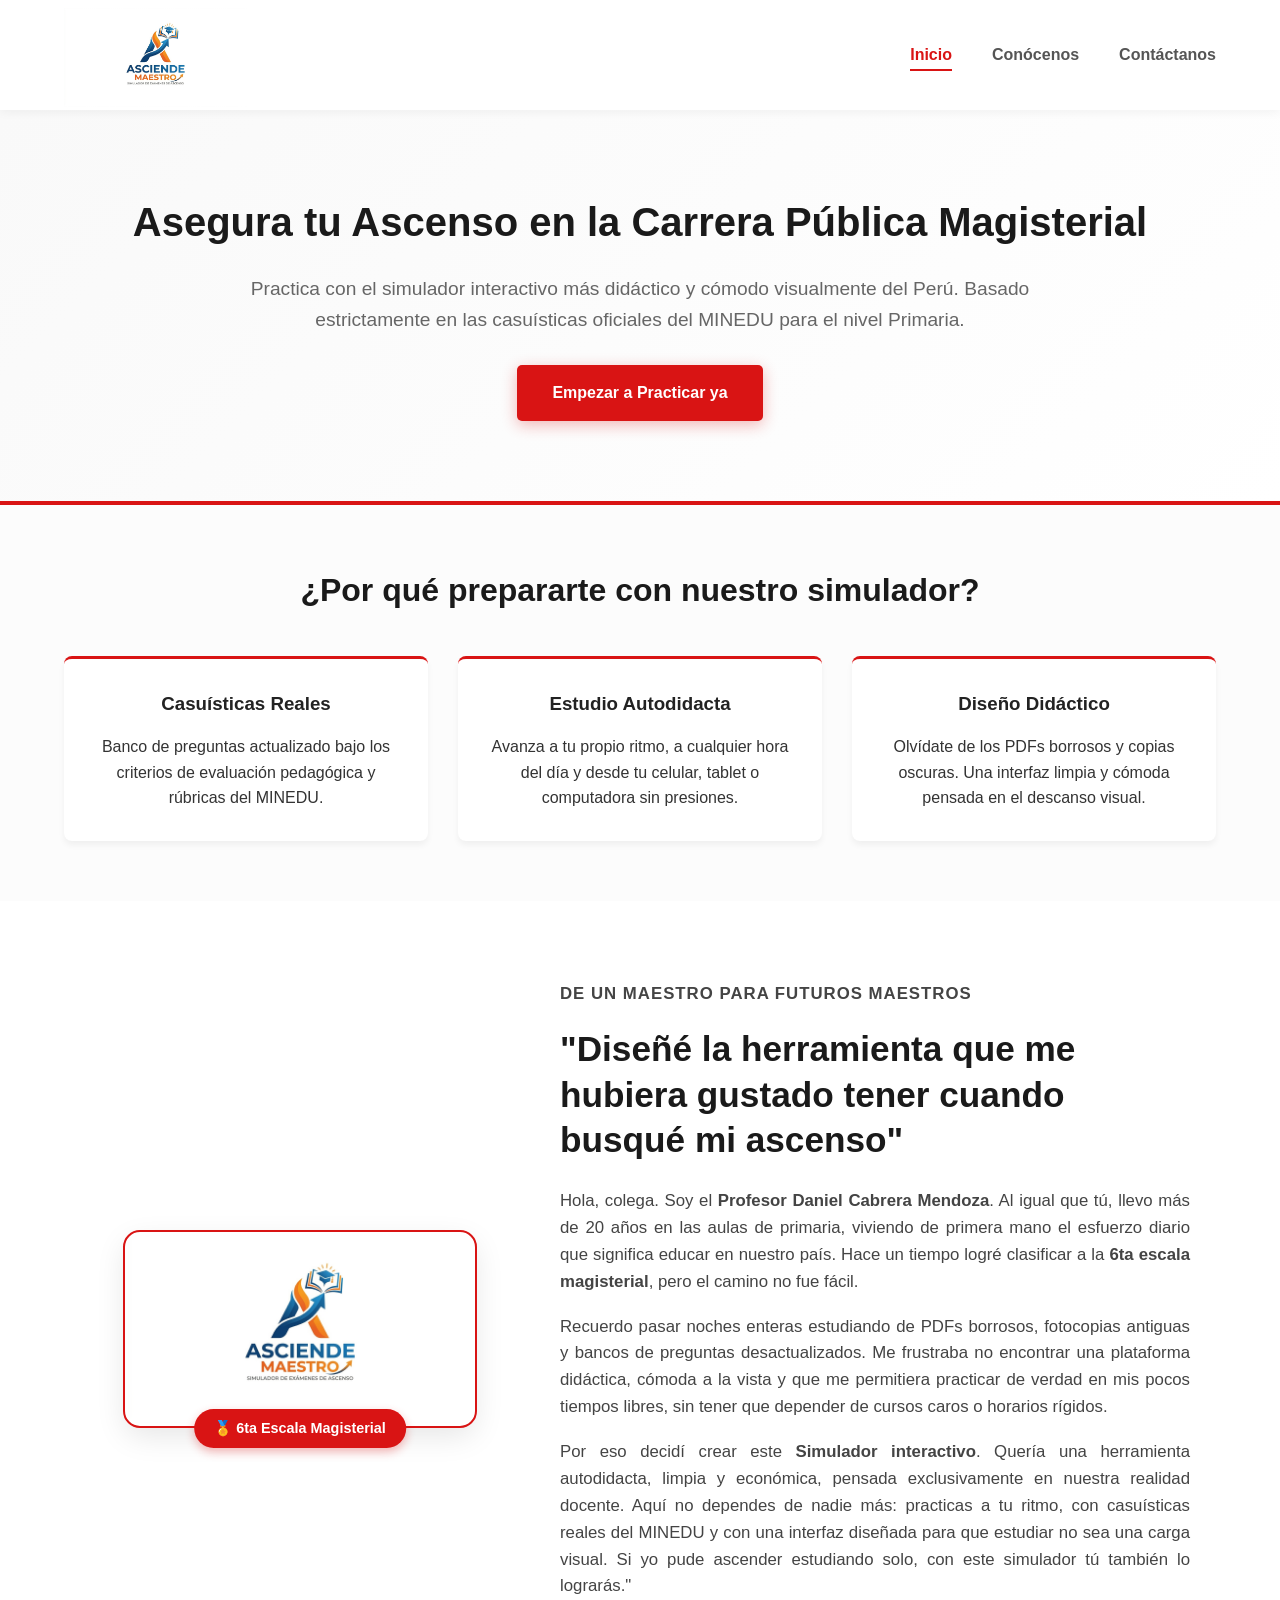
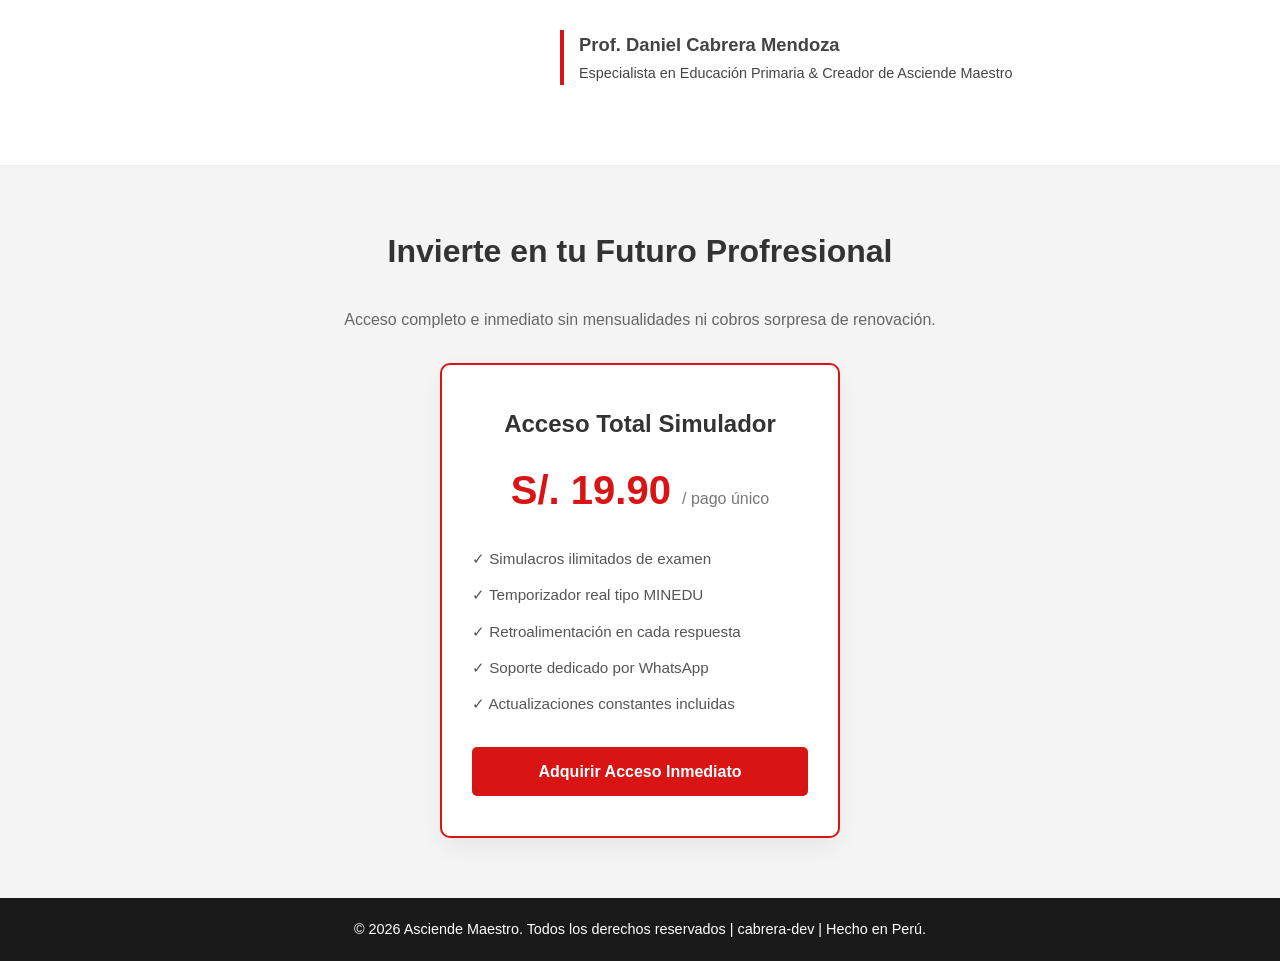
==== about.html @ b721a415 "añadiendo la sección de conócenos" ====
<!DOCTYPE html>
<html lang="es">
<head>
    <meta charset="UTF-8">
    <meta name="viewport" content="width=device-width, initial-scale=1.0">
    <meta name="description" content="Simulador interactivo de exámenes de ascenso para docentes de primaria en el Perú. Creado por el Prof. Daniel Cabrera, 6ta escala magisterial.">
    <title>Asciende Maestro | Simulador de Exámenes de Ascenso</title>
    <link rel="stylesheet" href="styles/style.css">
</head>
<body>

    <header>
        <img src="imgs%20asciende/logo.png" alt="Logo Asciende Maestro" class="logo">
        <nav>
            <ul>
                <li><a href="index.html" class="active">Inicio</a></li>
                <li><a href="about.html">Conócenos</a></li>
                <li><a href="contact.html">Contáctanos</a></li>
            </ul>
        </nav>
    </header>

    <main>
        
        <section class="hero">
            <h1>Asegura tu Ascenso en la Carrera Pública Magisterial</h1>
            <p>Practica con el simulador interactivo más didáctico y cómodo visualmente del Perú. Basado estrictamente en las casuísticas oficiales del MINEDU para el nivel Primaria.</p>
            <a href="#precios" class="btn-principal">Empezar a Practicar ya</a>
        </section>

        <section class="features">
            <h2>¿Por qué prepararte con nuestro simulador?</h2>
            <div class="grid-features">
                <div class="card">
                    <h3>Casuísticas Reales</h3>
                    <p>Banco de preguntas actualizado bajo los criterios de evaluación pedagógica y rúbricas del MINEDU.</p>
                </div>
                <div class="card">
                    <h3>Estudio Autodidacta</h3>
                    <p>Avanza a tu propio ritmo, a cualquier hora del día y desde tu celular, tablet o computadora sin presiones.</p>
                </div>
                <div class="card">
                    <h3>Diseño Didáctico</h3>
                    <p>Olvídate de los PDFs borrosos y copias oscuras. Una interfaz limpia y cómoda pensada en el descanso visual.</p>
                </div>
            </div>
        </section>

        <section class="historia-maestro">
            <div class="contenedor-historia">
                
                <div class="columna-foto">
                    <img src="imgs%20asciende/logo.png" alt="Profesor Daniel Cabrera Mendoza" class="foto-perfil">
                    <div class="medalla-escala">
                        <span>🏅 6ta Escala Magisterial</span>
                    </div>
                </div>

                <div class="columna-texto">
                    <p class="subtitulo-historia">De un maestro para futuros maestros</p>
                    <h2>"Diseñé la herramienta que me hubiera gustado tener cuando busqué mi ascenso"</h2>
                    
                    <p>Hola, colega. Soy el <strong>Profesor Daniel Cabrera Mendoza</strong>. Al igual que tú, llevo más de 20 años en las aulas de primaria, viviendo de primera mano el esfuerzo diario que significa educar en nuestro país. Hace un tiempo logré clasificar a la <strong>6ta escala magisterial</strong>, pero el camino no fue fácil.</p>

                    <p>Recuerdo pasar noches enteras estudiando de PDFs borrosos, fotocopias antiguas y bancos de preguntas desactualizados. Me frustraba no encontrar una plataforma didáctica, cómoda a la vista y que me permitiera practicar de verdad en mis pocos tiempos libres, sin tener que depender de cursos caros o horarios rígidos.</p>

                    <p>Por eso decidí crear este <strong>Simulador interactivo</strong>. Quería una herramienta autodidacta, limpia y económica, pensada exclusivamente en nuestra realidad docente. Aquí no dependes de nadie más: practicas a tu ritmo, con casuísticas reales del MINEDU y con una interfaz diseñada para que estudiar no sea una carga visual. Si yo pude ascender estudiando solo, con este simulador tú también lo lograrás."</p>
                    
                    <div class="firma">
                        <p class="nombre-firma">Prof. Daniel Cabrera Mendoza</p>
                        <p class="cargo-firma">Especialista en Educación Primaria & Creador de Asciende Maestro</p>
                    </div>
                </div>

            </div>
        </section>

        <section id="precios" class="pricing">
            <h2>Invierte en tu Futuro Profresional</h2>
            <p style="max-width: 600px; margin: 0 auto 30px auto; color: #666;">Acceso completo e inmediato sin mensualidades ni cobros sorpresa de renovación.</p>
            
            <div class="plan-card">
                <h3>Acceso Total Simulador</h3>
                <div class="price">S/. 19.90 <span>/ pago único</span></div>
                <ul>
                    <li>✓ Simulacros ilimitados de examen</li>
                    <li>✓ Temporizador real tipo MINEDU</li>
                    <li>✓ Retroalimentación en cada respuesta</li>
                    <li>✓ Soporte dedicado por WhatsApp</li>
                    <li>✓ Actualizaciones constantes incluidas</li>
                </ul>
                <a href="#" class="btn-pago">Adquirir Acceso Inmediato</a>
            </div>
        </section>

    </main>

    <footer>
        <p>&copy; 2026 Asciende Maestro. Todos los derechos reservados | cabrera-dev | Hecho en Perú.</p>
    </footer>

</body>
</html>
---- styles/style.css ----
/* ==========================================================================
   1. RESETEO Y CONFIGURACIÓN GENERAL
   ========================================================================== */
* {
    margin: 0;
    padding: 0;
    box-sizing: border-box;
    font-family: 'Segoe UI', Tahoma, Geneva, Verdana, sans-serif;
}

body {
    background-color: #fcfcfc;
    color: #333333;
    line-height: 1.6;
}

/* ==========================================================================
   2. HEADER & NAVEGACIÓN HORIZONTAL (Desplegada a la derecha)
   ========================================================================== */
header {
    background-color: #ffffff;
    display: flex;
    justify-content: space-between; 
    align-items: center;
    /* Reducimos el padding vertical al mínimo (de 15px a 5px) para controlar la altura del contenedor */
    padding: 5px 5%; 
    box-shadow: 0 2px 10px rgba(0, 0, 0, 0.05);
    position: sticky;
    top: 0;
    z-index: 1000;
    /* Le ponemos una altura fija amigable para mantener la consistencia */
    height: 110px; 
}

header .logo {
    height: 100px; 
    width: auto;
    object-fit: contain;
    
    display: block;
    margin-top: 5px; 
    
    transition: all 0.3s ease;
}

/* Menú en línea horizontal */
header nav ul {
    list-style: none;
    display: flex; /* Pone los <li> uno al lado del otro */
    gap: 40px; /* Separación elegante entre opciones */
}

header nav ul li a {
    text-decoration: none;
    color: #555555;
    font-weight: 600;
    font-size: 1rem;
    transition: color 0.3s ease;
    padding: 8px 0;
    position: relative;
}

/* Efecto visual al pasar el mouse */
header nav ul li a:hover, 
header nav ul li a.active {
    color: #d91414; /* Rojo Perú */
}

/* Línea roja decorativa debajo del enlace activo */
header nav ul li a::after {
    content: '';
    position: absolute;
    bottom: 0;
    left: 0;
    width: 0;
    height: 2px;
    background-color: #d91414;
    transition: width 0.3s ease;
}

header nav ul li a:hover::after,
header nav ul li a.active::after {
    width: 100%;
}

/* ==========================================================================
   3. SECCIÓN HERO (Primer impacto)
   ========================================================================== */
.hero {
    background: linear-gradient(135deg, #f9f9f9 0%, #ffffff 100%);
    padding: 80px 5%;
    text-align: center;
    border-bottom: 4px solid #d91414; /* Detalle sutil de la bandera */
}

.hero h1 {
    font-size: 2.5rem;
    color: #1a1a1a;
    margin-bottom: 20px;
    font-weight: 800;
}

.hero p {
    font-size: 1.2rem;
    color: #666666;
    max-width: 800px;
    margin: 0 auto 30px auto;
}

/* Botón Principal Rojo */
.btn-principal {
    display: inline-block;
    background-color: #d91414; /* Rojo Perú */
    color: #ffffff;
    text-decoration: none;
    padding: 15px 35px;
    font-weight: bold;
    border-radius: 5px;
    box-shadow: 0 4px 15px rgba(217, 20, 20, 0.3);
    transition: transform 0.2s ease, background-color 0.3s ease;
}

.btn-principal:hover {
    background-color: #b00f0f; /* Rojo un poco más oscuro al pasar el mouse */
    transform: translateY(-2px);
}

/* ==========================================================================
   4. SECCIÓN DE CARACTERÍSTICAS (Grid de 3 columnas)
   ========================================================================== */
.features {
    padding: 60px 5%;
    text-align: center;
}

.features h2 {
    font-size: 2rem;
    margin-bottom: 40px;
    color: #1a1a1a;
}

.grid-features {
    display: grid;
    grid-template-columns: repeat(auto-fit, minmax(280px, 1fr)); /* Responsivo automático */
    gap: 30px;
}

.features .card {
    background-color: #ffffff;
    padding: 30px;
    border-radius: 8px;
    box-shadow: 0 4px 6px rgba(0, 0, 0, 0.05);
    border-top: 3px solid #d91414; /* Acento rojo en cada tarjeta */
    transition: transform 0.3s ease;
}

.features .card:hover {
    transform: translateY(-5px);
}

.features .card h3 {
    margin-bottom: 15px;
    color: #222222;
}

/* ==========================================================================
   5. SECCIÓN DE PRECIOS (Tarjeta de Suscripción)
   ========================================================================== */
.pricing {
    background-color: #f4f4f4;
    padding: 60px 5%;
    text-align: center;
}

.pricing h2 {
    font-size: 2rem;
    margin-bottom: 30px;
}

.plan-card {
    background-color: #ffffff;
    max-width: 400px;
    margin: 0 auto;
    padding: 40px 30px;
    border-radius: 10px;
    border: 2px solid #d91414; /* Resalta el plan con el borde rojo */
    box-shadow: 0 10px 25px rgba(0, 0, 0, 0.05);
}

.plan-card h3 {
    font-size: 1.5rem;
    color: #333333;
    margin-bottom: 15px;
}

.plan-card .price {
    font-size: 2.5rem;
    font-weight: 800;
    color: #d91414; /* El precio resalta en rojo */
    margin-bottom: 25px;
}

.plan-card .price span {
    font-size: 1rem;
    color: #777777;
    font-weight: normal;
}

.plan-card ul {
    list-style: none;
    text-align: left;
    margin-bottom: 30px;
}

.plan-card ul li {
    margin-bottom: 12px;
    color: #555555;
    font-size: 0.95rem;
}

.btn-pago {
    display: block;
    background-color: #d91414;
    color: #ffffff;
    text-decoration: none;
    padding: 12px;
    font-weight: bold;
    border-radius: 5px;
    transition: background-color 0.3s ease;
}

.btn-pago:hover {
    background-color: #b00f0f;
}

/* ==========================================================================
   6. FOOTER
   ========================================================================== */
footer {
    background-color: #1a1a1a;
    color: #ffffff;
    text-align: center;
    padding: 20px;
    font-size: 0.9rem;
}

/* ==========================================================================
   7. SECCIÓN HISTORIA DEL MAESTRO (CONFIANZA)
   ========================================================================== */
.historia-maestro {
    background-color: #ffffff;
    padding: 80px 5%;
    border-bottom: 1px solid #eeeeee;
}

.contenedor-historia {
    max-width: 1100px;
    margin: 0 auto;
    display: flex;
    align-items: center;
    gap: 50px;
    flex-wrap: wrap; /* Hace que en celulares la foto se ponga arriba y el texto abajo */
}

/* Contenedor de la foto */
.columna-foto {
    flex: 1;
    min-width: 300px;
    position: relative;
    text-align: center;
}

.foto-perfil {
    width: 100%;
    max-width: 350px;
    height: auto;
    border-radius: 15px;
    box-shadow: 0 10px 30px rgba(0, 0, 0, 0.1);
    border: 3px solid #ffffff;
    outline: 2px solid #d91414; /* Marco sutil con el rojo bandera */
}

/* Pequeña etiqueta flotante sobre la foto para presumir la escala */
.medalla-escala {
    position: absolute;
    bottom: -15px;
    left: 50%;
    transform: translateX(-50%);
    background-color: #d91414; /* Rojo Perú */
    color: white;
    padding: 8px 20px;
    border-radius: 25px;
    font-weight: bold;
    font-size: 0.9rem;
    box-shadow: 0 4px 10px rgba(217, 20, 20, 0.3);
    white-space: nowrap;
}

/* Columna del Texto */
.columna-texto {
    flex: 1.5;
    min-width: 300px;
}

.subtitulo-historia {
    color: #d91414;
    font-weight: 700;
    text-transform: uppercase;
    font-size: 0.9rem;
    letter-spacing: 1px;
    margin-bottom: 10px;
}

.columna-texto h2 {
    font-size: 2.2rem;
    color: #1a1a1a;
    line-height: 1.3;
    margin-bottom: 25px;
    font-weight: 800;
}

.columna-texto p {
    font-size: 1.05rem;
    color: #444444;
    margin-bottom: 18px;
    text-align: justify;
}

/* Estilo de la firma al final */
.firma {
    margin-top: 30px;
    border-left: 4px solid #d91414;
    padding-left: 15px;
}

.nombre-firma {
    font-size: 1.15rem !important;
    font-weight: 700;
    color: #1a1a1a;
    margin-bottom: 2px !important;
}

.cargo-firma {
    font-size: 0.9rem !important;
    color: #666666;
    margin: 0 !important;
}

/* Responsivo para celulares */
@media (max-width: 768px) {
    .contenedor-historia {
        gap: 40px;
    }
    .columna-texto h2 {
        font-size: 1.8rem;
        margin-top: 20px;
    }
}
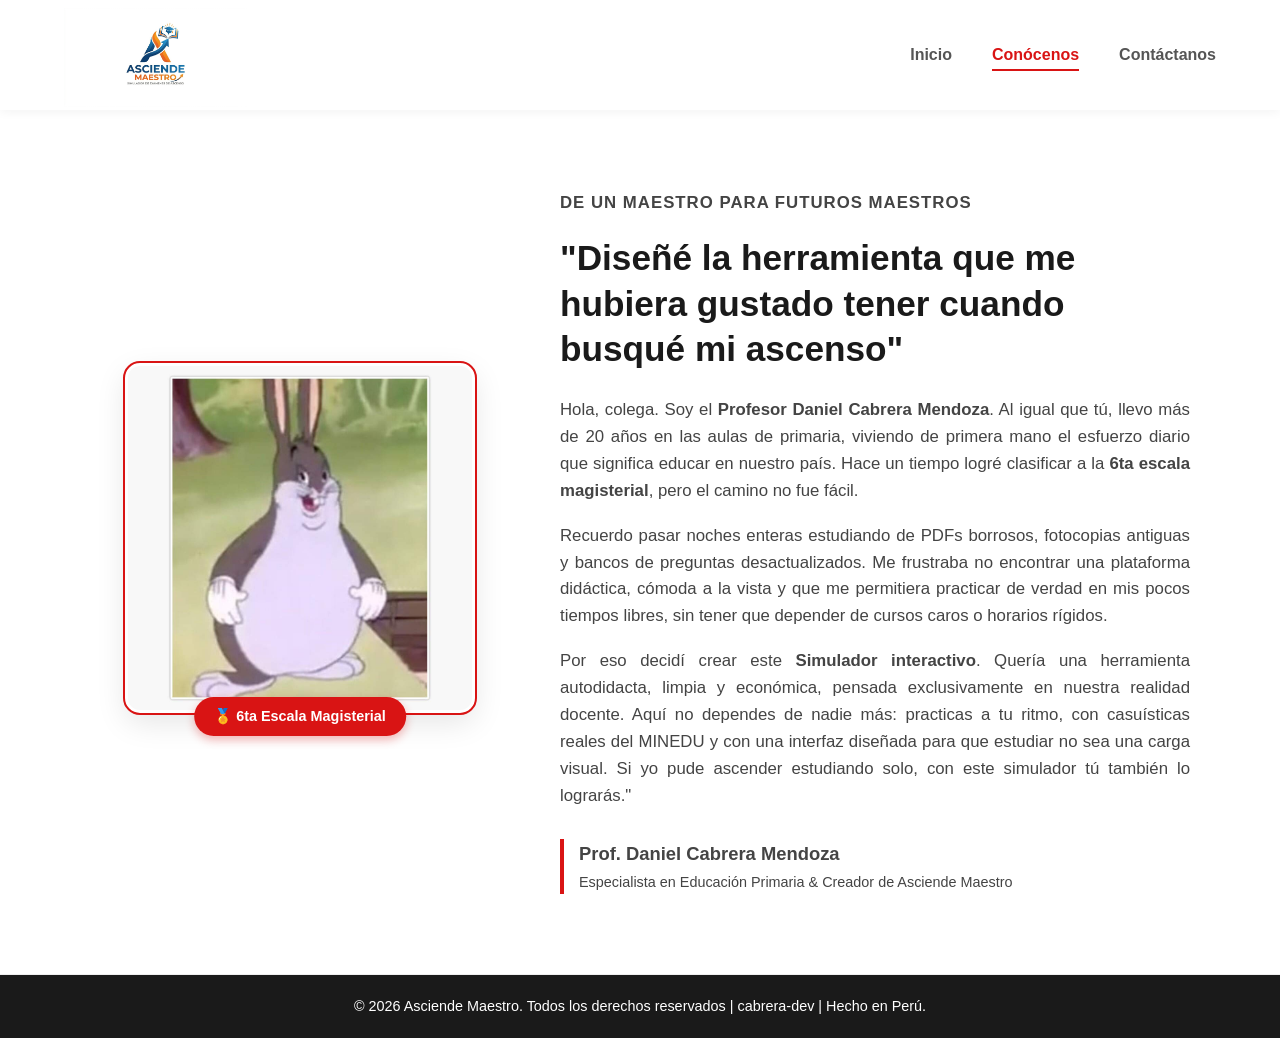
==== commit 16fa3909: "corrigiendo errores al añadir el apartado de conócenos" ====
--- a/about.html
+++ b/about.html
@@ -3,54 +3,29 @@
 <head>
     <meta charset="UTF-8">
     <meta name="viewport" content="width=device-width, initial-scale=1.0">
-    <meta name="description" content="Simulador interactivo de exámenes de ascenso para docentes de primaria en el Perú. Creado por el Prof. Daniel Cabrera, 6ta escala magisterial.">
-    <title>Asciende Maestro | Simulador de Exámenes de Ascenso</title>
+    <meta name="description" content="Conoce la historia del Profesor Daniel Cabrera, creador de Asciende Maestro y docente de la 6ta escala magisterial.">
+    <title>Conócenos | Asciende Maestro</title>
     <link rel="stylesheet" href="styles/style.css">
 </head>
 <body>
 
     <header>
-        <img src="imgs%20asciende/logo.png" alt="Logo Asciende Maestro" class="logo">
+        <img src="imgs/logo.png"Logo Asciende Maestro" class="logo">
         <nav>
             <ul>
-                <li><a href="index.html" class="active">Inicio</a></li>
-                <li><a href="about.html">Conócenos</a></li>
+                <li><a href="index.html">Inicio</a></li>
+                <li><a href="about.html" class="active">Conócenos</a></li>
                 <li><a href="contact.html">Contáctanos</a></li>
             </ul>
         </nav>
     </header>
 
     <main>
-        
-        <section class="hero">
-            <h1>Asegura tu Ascenso en la Carrera Pública Magisterial</h1>
-            <p>Practica con el simulador interactivo más didáctico y cómodo visualmente del Perú. Basado estrictamente en las casuísticas oficiales del MINEDU para el nivel Primaria.</p>
-            <a href="#precios" class="btn-principal">Empezar a Practicar ya</a>
-        </section>
-
-        <section class="features">
-            <h2>¿Por qué prepararte con nuestro simulador?</h2>
-            <div class="grid-features">
-                <div class="card">
-                    <h3>Casuísticas Reales</h3>
-                    <p>Banco de preguntas actualizado bajo los criterios de evaluación pedagógica y rúbricas del MINEDU.</p>
-                </div>
-                <div class="card">
-                    <h3>Estudio Autodidacta</h3>
-                    <p>Avanza a tu propio ritmo, a cualquier hora del día y desde tu celular, tablet o computadora sin presiones.</p>
-                </div>
-                <div class="card">
-                    <h3>Diseño Didáctico</h3>
-                    <p>Olvídate de los PDFs borrosos y copias oscuras. Una interfaz limpia y cómoda pensada en el descanso visual.</p>
-                </div>
-            </div>
-        </section>
-
         <section class="historia-maestro">
             <div class="contenedor-historia">
                 
                 <div class="columna-foto">
-                    <img src="imgs%20asciende/logo.png" alt="Profesor Daniel Cabrera Mendoza" class="foto-perfil">
+                    <img src="imgs/kk.jpg" alt="Profesor Daniel Cabrera Mendoza" class="foto-perfil">
                     <div class="medalla-escala">
                         <span>🏅 6ta Escala Magisterial</span>
                     </div>
@@ -74,25 +49,6 @@
 
             </div>
         </section>
-
-        <section id="precios" class="pricing">
-            <h2>Invierte en tu Futuro Profresional</h2>
-            <p style="max-width: 600px; margin: 0 auto 30px auto; color: #666;">Acceso completo e inmediato sin mensualidades ni cobros sorpresa de renovación.</p>
-            
-            <div class="plan-card">
-                <h3>Acceso Total Simulador</h3>
-                <div class="price">S/. 19.90 <span>/ pago único</span></div>
-                <ul>
-                    <li>✓ Simulacros ilimitados de examen</li>
-                    <li>✓ Temporizador real tipo MINEDU</li>
-                    <li>✓ Retroalimentación en cada respuesta</li>
-                    <li>✓ Soporte dedicado por WhatsApp</li>
-                    <li>✓ Actualizaciones constantes incluidas</li>
-                </ul>
-                <a href="#" class="btn-pago">Adquirir Acceso Inmediato</a>
-            </div>
-        </section>
-
     </main>
 
     <footer>
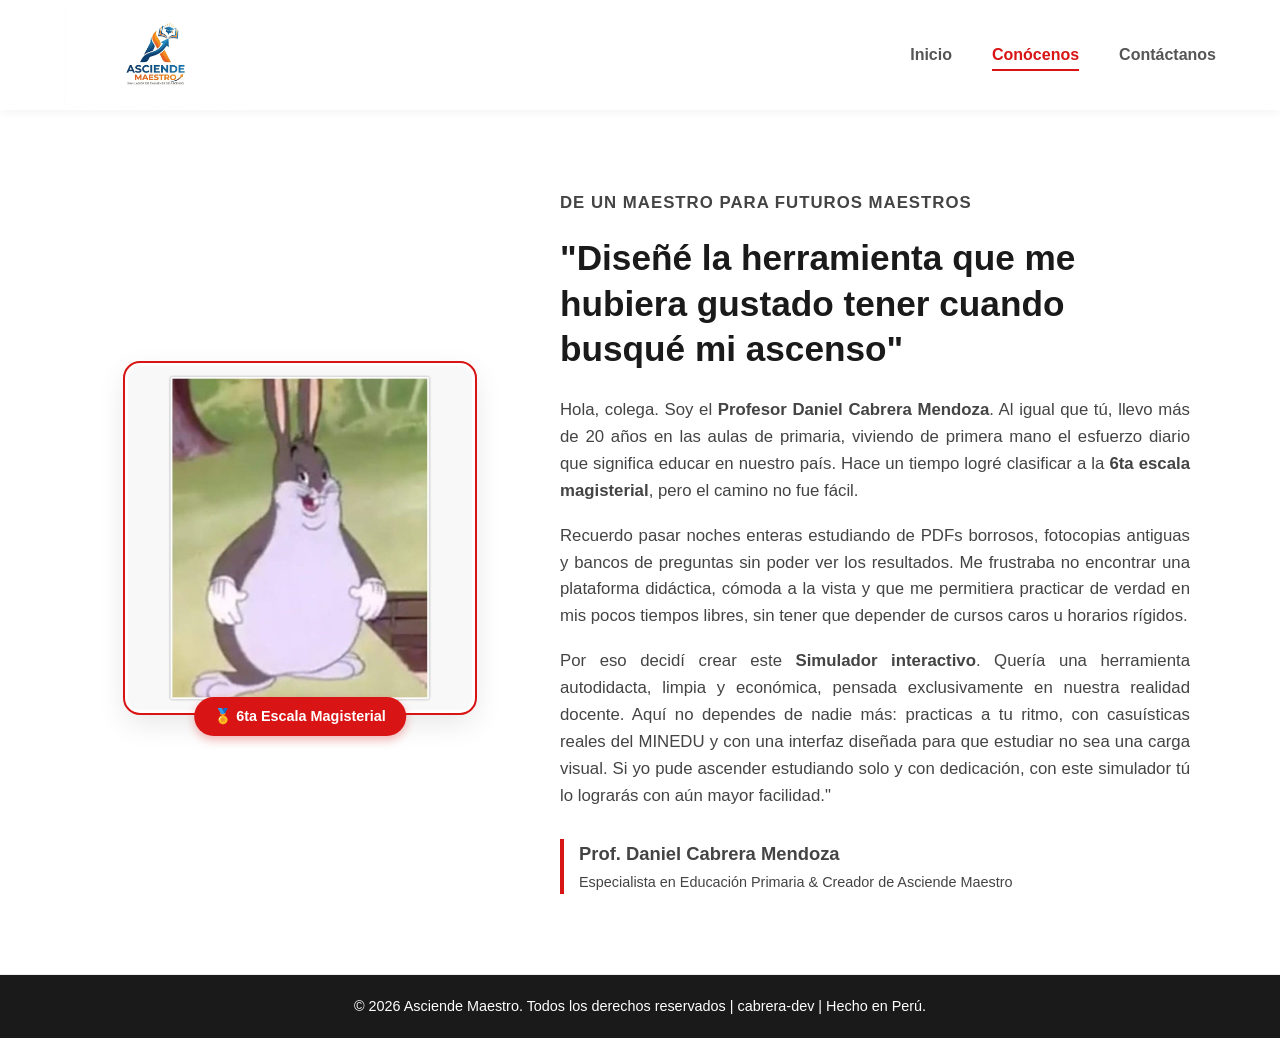
==== commit 77efa6ed: "implemetación de la página de contacto con correo corporativo" ====
--- a/about.html
+++ b/about.html
@@ -37,9 +37,9 @@
                     
                     <p>Hola, colega. Soy el <strong>Profesor Daniel Cabrera Mendoza</strong>. Al igual que tú, llevo más de 20 años en las aulas de primaria, viviendo de primera mano el esfuerzo diario que significa educar en nuestro país. Hace un tiempo logré clasificar a la <strong>6ta escala magisterial</strong>, pero el camino no fue fácil.</p>
 
-                    <p>Recuerdo pasar noches enteras estudiando de PDFs borrosos, fotocopias antiguas y bancos de preguntas desactualizados. Me frustraba no encontrar una plataforma didáctica, cómoda a la vista y que me permitiera practicar de verdad en mis pocos tiempos libres, sin tener que depender de cursos caros o horarios rígidos.</p>
+                    <p>Recuerdo pasar noches enteras estudiando de PDFs borrosos, fotocopias antiguas y bancos de preguntas sin poder ver los resultados. Me frustraba no encontrar una plataforma didáctica, cómoda a la vista y que me permitiera practicar de verdad en mis pocos tiempos libres, sin tener que depender de cursos caros u horarios rígidos.</p>
 
-                    <p>Por eso decidí crear este <strong>Simulador interactivo</strong>. Quería una herramienta autodidacta, limpia y económica, pensada exclusivamente en nuestra realidad docente. Aquí no dependes de nadie más: practicas a tu ritmo, con casuísticas reales del MINEDU y con una interfaz diseñada para que estudiar no sea una carga visual. Si yo pude ascender estudiando solo, con este simulador tú también lo lograrás."</p>
+                    <p>Por eso decidí crear este <strong>Simulador interactivo</strong>. Quería una herramienta autodidacta, limpia y económica, pensada exclusivamente en nuestra realidad docente. Aquí no dependes de nadie más: practicas a tu ritmo, con casuísticas reales del MINEDU y con una interfaz diseñada para que estudiar no sea una carga visual. Si yo pude ascender estudiando solo y con dedicación, con este simulador tú lo lograrás con aún mayor facilidad."</p>
                     
                     <div class="firma">
                         <p class="nombre-firma">Prof. Daniel Cabrera Mendoza</p>
--- a/styles/style.css
+++ b/styles/style.css
@@ -355,4 +355,101 @@
         font-size: 1.8rem;
         margin-top: 20px;
     }
+}
+
+/* ==========================================================================
+   8. SECCIÓN DE CONTACTO
+   ========================================================================== */
+.contacto-seccion {
+    background: linear-gradient(135deg, #ffffff 0%, #f9f9f9 100%);
+    padding: 80px 5%;
+    text-align: center;
+    min-height: calc(100vh - 140px); /* Asegura que ocupe casi toda la pantalla para que no flote el footer */
+    display: flex;
+    align-items: center;
+    justify-content: center;
+}
+
+.contenedor-contacto {
+    max-width: 700px;
+    margin: 0 auto;
+}
+
+.subtitulo-contacto {
+    color: #d91414; /* Rojo Perú */
+    font-weight: 700;
+    text-transform: uppercase;
+    font-size: 0.9rem;
+    letter-spacing: 1px;
+    display: block;
+    margin-bottom: 15px;
+}
+
+.contacto-seccion h1 {
+    font-size: 2.5rem;
+    color: #1a1a1a;
+    margin-bottom: 20px;
+    font-weight: 800;
+}
+
+.descripcion-contacto {
+    font-size: 1.1rem;
+    color: #555555;
+    margin-bottom: 40px;
+    line-height: 1.6;
+}
+
+/* Tarjeta elegante para el correo */
+.tarjeta-correo {
+    background-color: #ffffff;
+    padding: 40px 30px;
+    border-radius: 12px;
+    box-shadow: 0 10px 30px rgba(0, 0, 0, 0.05);
+    border-top: 4px solid #d91414; /* Detalle de la bandera */
+    transition: transform 0.3s ease;
+}
+
+.tarjeta-correo:hover {
+    transform: translateY(-5px);
+}
+
+.icono-correo {
+    font-size: 3rem;
+    margin-bottom: 15px;
+}
+
+.tarjeta-correo h3 {
+    font-size: 1.3rem;
+    color: #222222;
+    margin-bottom: 10px;
+}
+
+.enlace-correo {
+    font-size: 1.5rem;
+    color: #d91414;
+    text-decoration: none;
+    font-weight: 700;
+    word-break: break-all; /* Evita que el correo se corte en pantallas pequeñas */
+    transition: color 0.3s ease;
+}
+
+.enlace-correo:hover {
+    color: #b00f0f;
+    text-decoration: underline;
+}
+
+.horario-atencion {
+    font-size: 0.9rem;
+    color: #777777;
+    margin-top: 15px;
+}
+
+/* Ajuste responsivo para celulares */
+@media (max-width: 480px) {
+    .contacto-seccion h1 {
+        font-size: 1.9rem;
+    }
+    .enlace-correo {
+        font-size: 1.2rem;
+    }
 }
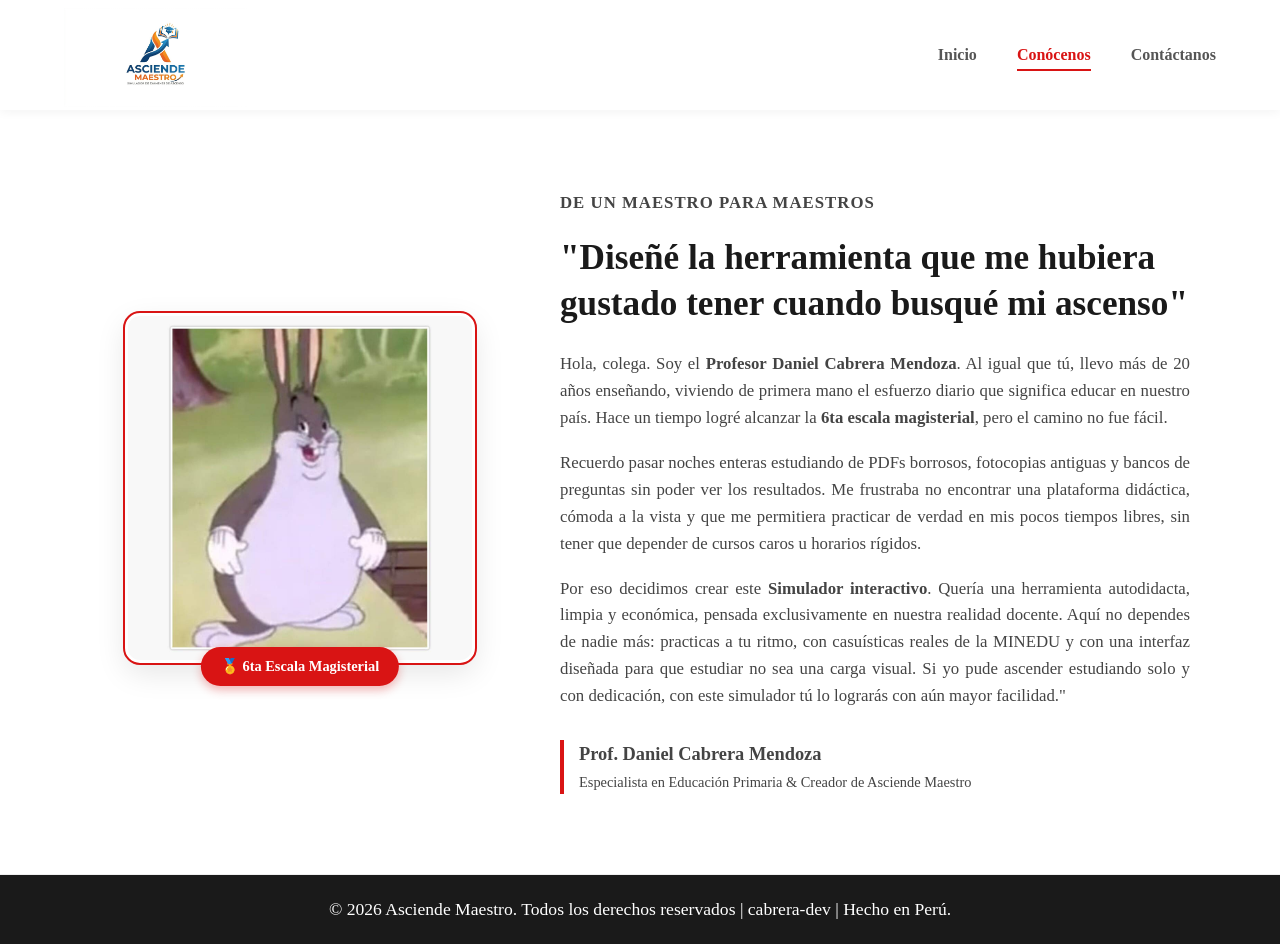
==== commit e29d77cf: "Añadiendo un interfaz de aprendizage y áreas a mejorar al finalizar la demo" ====
--- a/about.html
+++ b/about.html
@@ -32,14 +32,14 @@
                 </div>
 
                 <div class="columna-texto">
-                    <p class="subtitulo-historia">De un maestro para futuros maestros</p>
+                    <p class="subtitulo-historia">De un maestro para maestros</p>
                     <h2>"Diseñé la herramienta que me hubiera gustado tener cuando busqué mi ascenso"</h2>
                     
-                    <p>Hola, colega. Soy el <strong>Profesor Daniel Cabrera Mendoza</strong>. Al igual que tú, llevo más de 20 años en las aulas de primaria, viviendo de primera mano el esfuerzo diario que significa educar en nuestro país. Hace un tiempo logré clasificar a la <strong>6ta escala magisterial</strong>, pero el camino no fue fácil.</p>
+                    <p>Hola, colega. Soy el <strong>Profesor Daniel Cabrera Mendoza</strong>. Al igual que tú, llevo más de 20 años enseñando, viviendo de primera mano el esfuerzo diario que significa educar en nuestro país. Hace un tiempo logré alcanzar la <strong>6ta escala magisterial</strong>, pero el camino no fue fácil.</p>
 
                     <p>Recuerdo pasar noches enteras estudiando de PDFs borrosos, fotocopias antiguas y bancos de preguntas sin poder ver los resultados. Me frustraba no encontrar una plataforma didáctica, cómoda a la vista y que me permitiera practicar de verdad en mis pocos tiempos libres, sin tener que depender de cursos caros u horarios rígidos.</p>
 
-                    <p>Por eso decidí crear este <strong>Simulador interactivo</strong>. Quería una herramienta autodidacta, limpia y económica, pensada exclusivamente en nuestra realidad docente. Aquí no dependes de nadie más: practicas a tu ritmo, con casuísticas reales del MINEDU y con una interfaz diseñada para que estudiar no sea una carga visual. Si yo pude ascender estudiando solo y con dedicación, con este simulador tú lo lograrás con aún mayor facilidad."</p>
+                    <p>Por eso decidimos crear este <strong>Simulador interactivo</strong>. Quería una herramienta autodidacta, limpia y económica, pensada exclusivamente en nuestra realidad docente. Aquí no dependes de nadie más: practicas a tu ritmo, con casuísticas reales de la MINEDU y con una interfaz diseñada para que estudiar no sea una carga visual. Si yo pude ascender estudiando solo y con dedicación, con este simulador tú lo lograrás con aún mayor facilidad."</p>
                     
                     <div class="firma">
                         <p class="nombre-firma">Prof. Daniel Cabrera Mendoza</p>
--- a/styles/style.css
+++ b/styles/style.css
@@ -2,17 +2,37 @@
    1. RESETEO Y CONFIGURACIÓN GENERAL
    ========================================================================== */
 * {
+    box-sizing: border-box;
     margin: 0;
     padding: 0;
-    box-sizing: border-box;
-    font-family: 'Segoe UI', Tahoma, Geneva, Verdana, sans-serif;
-}
-
+}
 body {
     background-color: #fcfcfc;
     color: #333333;
     line-height: 1.6;
 }
+
+/* Esto asegura que la página ocupe toda la altura */
+html, body {
+    height: 100%;
+    margin: 0;
+    display: flex;
+    flex-direction: column;
+}
+
+/* El main se expande para empujar el footer al fondo */
+main {
+    flex: 1;
+}
+
+/* El footer se queda siempre abajo */
+footer {
+    padding: 20px;
+    text-align: center;
+    background: #f8f9fa;
+    margin-top: auto; 
+}
+
 
 /* ==========================================================================
    2. HEADER & NAVEGACIÓN HORIZONTAL (Desplegada a la derecha)
@@ -452,4 +472,393 @@
     .enlace-correo {
         font-size: 1.2rem;
     }
-}+}
+
+/* ==========================================================================
+   9. PANEL DE CONFIGURACIÓN (DASHBOARD)
+   ========================================================================== */
+.dashboard-main {
+    max-width: 1100px;
+    margin: 0 auto;
+    padding: 40px 20px;
+}
+
+.bienvenida-dashboard {
+    text-align: center;
+    margin-bottom: 40px;
+}
+
+.bienvenida-dashboard h1 {
+    font-size: 2.2rem;
+    color: #1a1a1a;
+    margin-bottom: 10px;
+}
+
+.dashboard-seccion {
+    margin-bottom: 50px;
+}
+
+.dashboard-seccion h2 {
+    font-size: 1.4rem;
+    color: #222222;
+    margin-bottom: 20px;
+    border-left: 4px solid #d91414;
+    padding-left: 10px;
+}
+
+/* Grids de Selección */
+.grid-opciones-nivel, .grid-opciones-modalidad {
+    display: grid;
+    grid-template-columns: repeat(auto-fit, minmax(300px, 1fr));
+    gap: 20px;
+}
+
+/* Ocultar el botón circular clásico del radio button */
+.tarjeta-seleccionable input[type="radio"] {
+    display: none;
+}
+
+/* El contenedor que simula la tarjeta */
+.tarjeta-seleccionable .contenido-tarjeta {
+    background: #ffffff;
+    border: 2px solid #e1e1e1;
+    border-radius: 12px;
+    padding: 25px;
+    cursor: pointer;
+    position: relative;
+    height: 100%;
+    transition: all 0.3s ease;
+    box-shadow: 0 4px 10px rgba(0,0,0,0.02);
+}
+
+.icono-tarjeta {
+    font-size: 2rem;
+    display: block;
+    margin-bottom: 15px;
+}
+
+.contenido-tarjeta h3 {
+    font-size: 1.2rem;
+    color: #1a1a1a;
+    margin-bottom: 10px;
+}
+
+.contenido-tarjeta p {
+    font-size: 0.95rem;
+    color: #666666;
+    line-height: 1.5;
+}
+
+/* Efecto Hover */
+.tarjeta-seleccionable:hover .contenido-tarjeta {
+    border-color: #b0b0b0;
+    transform: translateY(-3px);
+}
+
+/* Estado SELECCIONADO (Cuando el radio button interno está activo) */
+.tarjeta-seleccionable input[type="radio"]:checked + .contenido-tarjeta {
+    border-color: #d91414;
+    background-color: #fff9f9;
+    box-shadow: 0 8px 20px rgba(217, 20, 20, 0.08);
+}
+
+/* Tarjeta especial de IA */
+.IA-destacado .contenido-tarjeta {
+    background: linear-gradient(to bottom, #ffffff, #fefeff);
+}
+
+.tag-ia {
+    position: absolute;
+    top: 15px;
+    right: 15px;
+    background: #111111;
+    color: #fff;
+    font-size: 0.75rem;
+    font-weight: bold;
+    padding: 4px 8px;
+    border-radius: 4px;
+}
+
+.tarjeta-seleccionable input[type="radio"]:checked + .IA-destacado .contenido-tarjeta {
+    border-color: #4a90e2;
+    background-color: #f4f8ff;
+}
+
+/* Contenedor del Botón de Acción */
+.contenedor-accion-dashboard {
+    text-align: center;
+    margin-top: 40px;
+}
+
+.btn-principal.grande {
+    padding: 18px 40px;
+    font-size: 1.2rem;
+    font-weight: bold;
+    box-shadow: 0 10px 25px rgba(217, 20, 20, 0.25);
+}
+
+/* Estilos para el Simulador */
+.oculto { display: none !important; }
+
+.opcion-btn {
+    display: flex;
+    align-items: center;
+    width: 100%;
+    padding: 15px;
+    margin: 10px 0;
+    border: 2px solid #ccc;
+    background: #fff;
+    cursor: pointer;
+    font-size: 18px;
+    transition: all 0.2s;
+}
+
+/* Este es el efecto de "marcado" que querías */
+.opcion-btn.seleccionado {
+    background-color: #000;
+    color: #fff;
+    border-color: #000;
+}
+
+.circulo-letra {
+    width: 30px;
+    height: 30px;
+    border: 1px solid #000;
+    border-radius: 50%;
+    display: flex;
+    justify-content: center;
+    align-items: center;
+    margin-right: 15px;
+    font-weight: bold;
+}
+
+.retro-caja {
+    margin-top: 20px;
+    padding: 15px;
+    background: #f0f0f0;
+    border-left: 5px solid #333;
+}
+
+/* Estilos Profesionales para el Simulador */
+
+/* 1. Estructura base para el Footer (Pegajoso al fondo) */
+html, body { min-height: 100vh; display: flex; flex-direction: column; margin: 0; }
+main { flex: 1; }
+
+/* 2. Contenedor del simulador */
+.simulador-container {
+    max-width: 750px;
+    margin: 40px auto;
+    background: #fff;
+    border-radius: 15px;
+    box-shadow: 0 10px 30px rgba(0,0,0,0.1);
+    color: #333;
+}
+
+.contenido-examen {
+    padding: 50px; /* Aquí es donde ganas el aire */
+}
+
+/* 3. Botones de opciones (Limpios) */
+.opcion-btn {
+    display: flex;
+    align-items: center;
+    width: 100%;
+    padding: 20px;
+    margin-bottom: 20px; /* Esto separa los botones entre sí */
+    border: 2px solid #e0e0e0;
+    border-radius: 12px;
+    background: #fff;
+    color: #333;
+    cursor: pointer;
+    font-size: 18px;
+    transition: all 0.3s;
+}
+
+.opcion-btn:hover { border-color: #333; }
+
+.opcion-btn.seleccionado {
+    background-color: #000;
+    color: #fff;
+    border-color: #000;
+}
+
+/* 4. Elementos internos */
+.circulo-letra {
+    width: 40px;
+    height: 40px;
+    border: 2px solid #ccc;
+    border-radius: 50%;
+    display: flex;
+    justify-content: center;
+    align-items: center;
+    margin-right: 25px;
+    font-weight: bold;
+    flex-shrink: 0;
+}
+
+.retro-caja {
+    margin-top: 40px;
+    padding: 25px;
+    background: #f4f4f4;
+    border-left: 6px solid #333;
+    color: #333;
+    border-radius: 8px;
+}
+
+/* 5. Ajuste para el botón de comenzar */
+.btn-principal.grande {
+    display: block;
+    width: 100%;
+    padding: 20px;
+    margin-top: 30px;
+    background: #d91414;
+    color: white;
+    border: none;
+    border-radius: 8px;
+    font-size: 1.2rem;
+    font-weight: bold;
+    cursor: pointer;
+}
+
+/* Esto asegura que el botón tenga su propio espacio y no esté pegado al texto */
+#btn-comenzar {
+    display: block;
+    width: 100%;
+    margin-top: 40px; /* <--- ESTO MUEVE EL BOTÓN HACIA ABAJO */
+    padding: 20px;
+    background: #d91414;
+    color: white;
+    border: none;
+    border-radius: 8px;
+    font-size: 1.2rem;
+    font-weight: bold;
+    cursor: pointer;
+    transition: transform 0.2s;
+}
+
+#btn-comenzar:hover {
+    transform: translateY(-2px);
+    background: #b00f0f;
+}
+
+/* Para que la lista de instrucciones tenga aire y no se vea amontonada */
+.instrucciones-cuerpo ul {
+    margin: 25px 0;
+    line-height: 1.8;
+}
+
+/* Contenedor padre de la barra */
+.barra-progreso-simulador {
+    display: flex;
+    justify-content: space-between;
+    align-items: center;
+    margin-bottom: 40px;
+    padding-bottom: 20px;
+    border-bottom: 2px solid #f0f0f0; /* Una línea para separar */
+}
+
+/* El cronómetro ahora se ve así */
+.cronometro {
+    background: #333;
+    color: #fff;
+    padding: 8px 15px;
+    border-radius: 20px;
+    font-weight: bold;
+    font-size: 0.9rem;
+    box-shadow: 0 4px 10px rgba(0,0,0,0.1);
+}
+
+/* Colores de estado para botones */
+.opcion-btn.correcta {
+    background-color: #d4edda !important;
+    border-color: #28a745 !important;
+    color: #155724 !important;
+}
+
+.opcion-btn.incorrecta {
+    background-color: #f8d7da !important;
+    border-color: #dc3545 !important;
+    color: #721c24 !important;
+}
+/* 1. Resetear y unificar fuentes */
+.caja-panel, .contenido-examen {
+    font-family: 'Segoe UI', Tahoma, Geneva, Verdana, sans-serif;
+    line-height: 1.6;
+    color: #444;
+}
+
+/* 2. Uniformar tamaños de texto */
+h2 { font-size: 1.8rem; margin-bottom: 10px; }
+h3 { font-size: 1.4rem; color: #2c3e50; }
+p { font-size: 1.1rem; }
+
+/* 3. Mejora de espaciado para el bloque de retroalimentación */
+#bloque-retroalimentacion {
+    margin-top: 30px;
+    padding: 20px;
+    background-color: #f9f9f9;
+    border-top: 2px solid #ddd;
+    border-radius: 8px;
+}
+
+/* 4. Separación real para el botón de "Siguiente Pregunta" */
+#btn-siguiente {
+    margin-top: 25px; /* Más margen arriba */
+    padding: 12px 25px;
+    display: inline-block;
+    cursor: pointer;
+}
+
+/* 5. Asegurar que las opciones de respuesta no se vean dispares */
+.grupo-alternativas {
+    display: flex;
+    flex-direction: column;
+    gap: 10px; /* Espacio entre botones A, B, C */
+    margin-top: 20px;
+}
+
+/* Modal y fondo oscuro */
+.modal {
+    display: none; 
+    position: fixed; 
+    z-index: 1000; 
+    left: 0; top: 0;
+    width: 100%; height: 100%;
+    background-color: rgba(0,0,0,0.8);
+    overflow: auto; /* Permite hacer scroll si la imagen se hace muy grande */
+}
+
+/* Imagen base dentro del modal */
+.contenido-modal {
+    margin: auto; 
+    display: block;
+    max-width: 90%; 
+    max-height: 80vh; /* Se ajusta al 80% del alto de la pantalla */
+    margin-top: 50px;
+    margin-bottom: 50px;
+    transition: transform 0.3s ease; /* Efecto suave de acercamiento */
+    cursor: zoom-in; /* El cursor cambia a una lupa con un '+' */
+}
+
+/* Clase que se activa al hacer el segundo clic */
+.contenido-modal.zoomed {
+    transform: scale(1.8); /* Puedes ajustar este número si lo quieres más grande */
+    transform-origin: top center; /* <--- ESTA ES LA CLAVE: Hace que el zoom crezca hacia abajo */
+    cursor: zoom-out;
+    max-height: none; 
+    margin-bottom: 80px; /* Para asegurar que haya espacio al final al hacer scroll */
+}
+
+.cerrar-modal {
+    position: fixed; /* Fixed para que siempre esté visible aunque hagas scroll */
+    top: 20px; right: 35px;
+    color: #fff; font-size: 40px; cursor: pointer;
+    z-index: 1001;
+}
+
+.contenedor-grafico { margin: 20px 0; }
+.fila-grafico { margin-bottom: 10px; }
+.barra-bg { background: #eee; border-radius: 10px; height: 15px; width: 100%; overflow: hidden; }
+.barra-fill { background: #4CAF50; height: 100%; transition: width 1s ease-in-out; }
+.mensaje-final { margin-top: 20px; padding: 15px; background: #f9f9f9; border-left: 5px solid #2196F3; }
